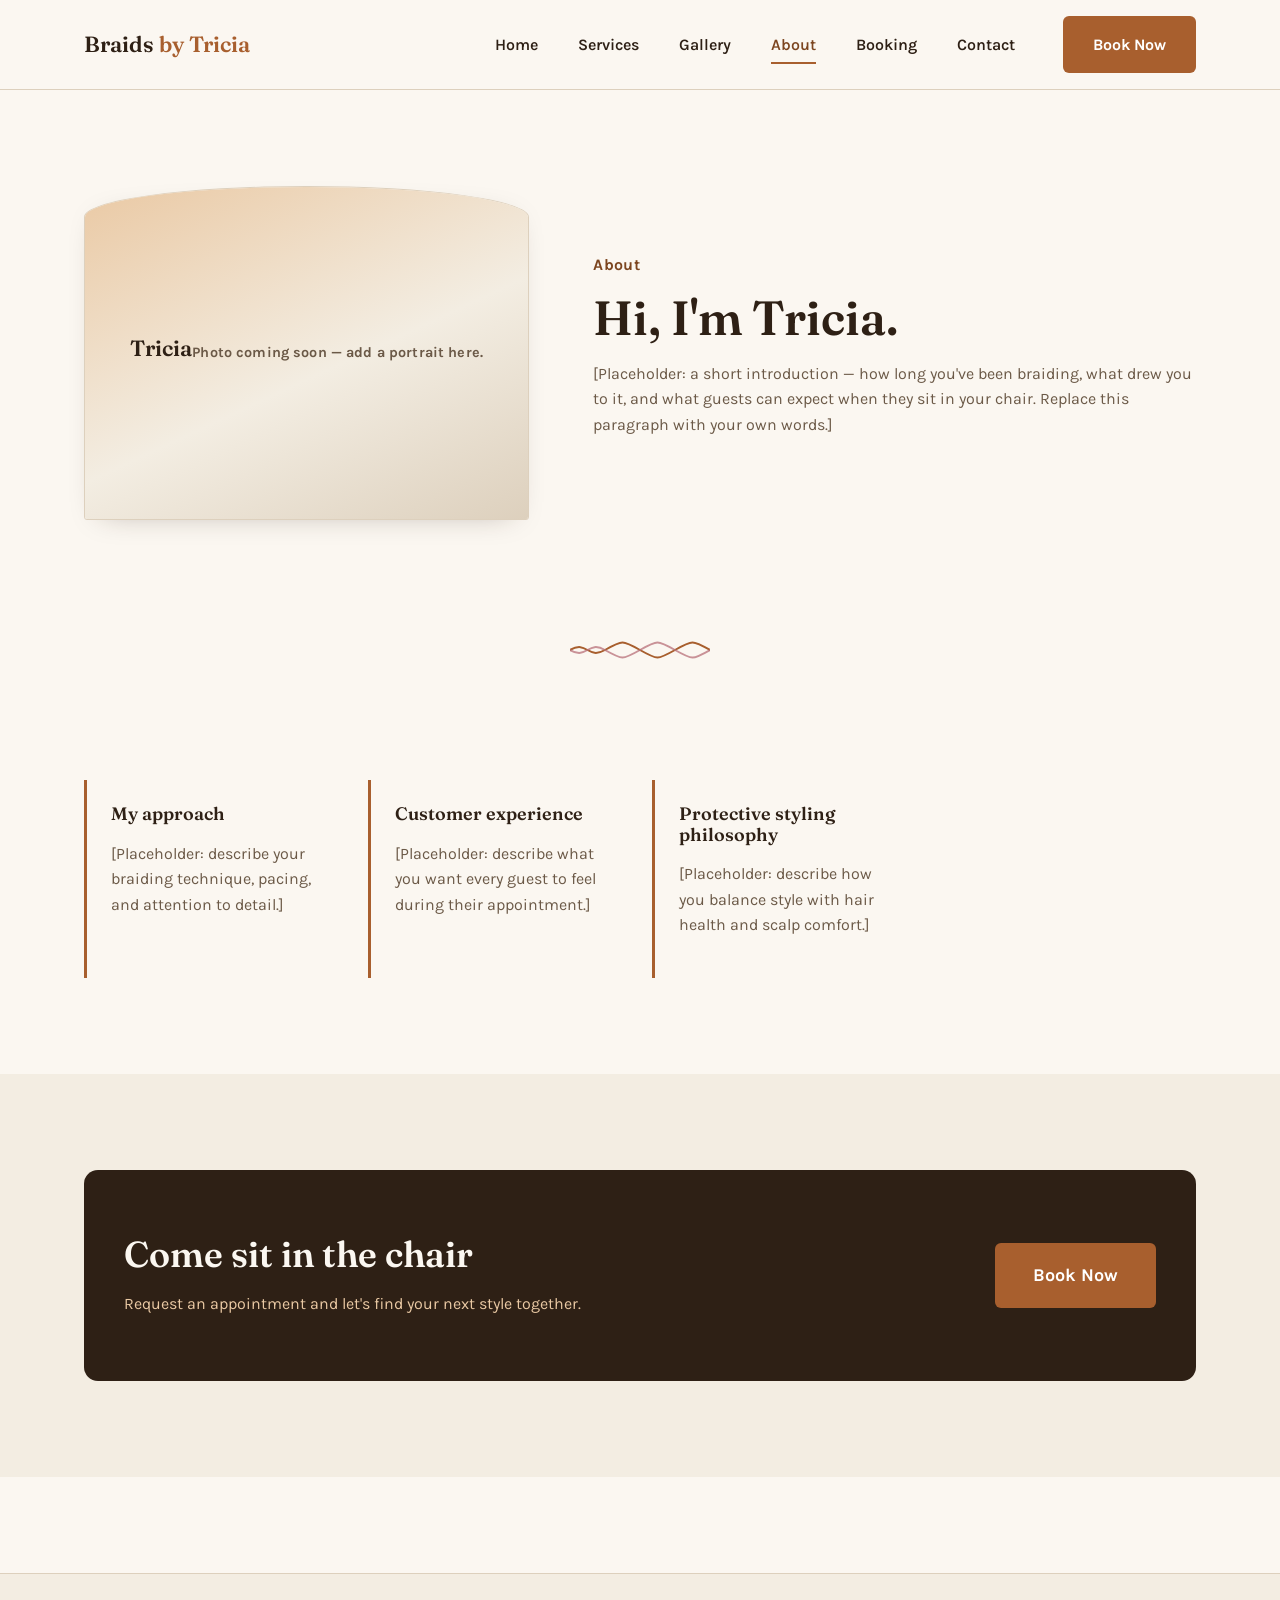
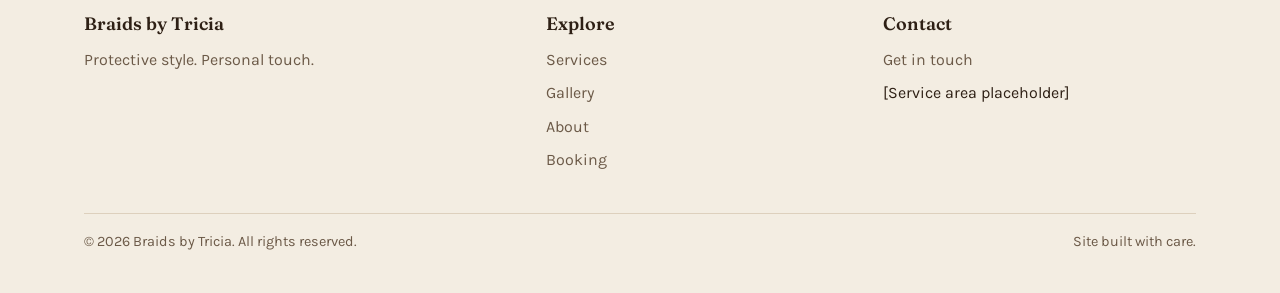
==== about.html @ 5205e0a5 "Add Braids by Tricia website" ====
<!DOCTYPE html>
<html lang="en">
<head>
  <meta charset="UTF-8" />
  <meta name="viewport" content="width=device-width, initial-scale=1.0" />
  <title>About Tricia | Braids by Tricia</title>
  <meta name="description" content="Meet Tricia — her approach to braiding, her focus on protective styling, and what to expect from an appointment." />
  <link rel="canonical" href="https://example.com/about.html" /><!-- REPLACE with real domain -->
  <link rel="preconnect" href="https://fonts.googleapis.com" />
  <link rel="preconnect" href="https://fonts.gstatic.com" crossorigin />
  <link href="https://fonts.googleapis.com/css2?family=Fraunces:opsz,wght@9..144,500;9..144,600;9..144,700&family=Karla:wght@400;500;700&display=swap" rel="stylesheet" />
  <link rel="stylesheet" href="css/style.css" />
</head>
<body>
  <a class="skip-link" href="#main">Skip to content</a>

  <header class="site-header">
    <nav class="nav container" aria-label="Primary">
      <a href="index.html" class="nav__brand">Braids <span>by Tricia</span></a>
      <button class="nav__toggle" aria-expanded="false" aria-controls="primary-menu" aria-label="Open menu">
        <span class="nav__toggle-bar"></span>
        <span class="nav__toggle-bar"></span>
        <span class="nav__toggle-bar"></span>
      </button>
      <ul class="nav__list" id="primary-menu">
        <li><a href="index.html" class="nav__link">Home</a></li>
        <li><a href="services.html" class="nav__link">Services</a></li>
        <li><a href="gallery.html" class="nav__link">Gallery</a></li>
        <li><a href="about.html" class="nav__link" aria-current="page">About</a></li>
        <li><a href="booking.html" class="nav__link">Booking</a></li>
        <li><a href="contact.html" class="nav__link">Contact</a></li>
        <li class="nav__cta"><a href="booking.html" class="btn btn--primary">Book Now</a></li>
      </ul>
    </nav>
  </header>

  <main id="main">
    <section class="section">
      <div class="container split">
        <div class="arch-frame arch-frame--wide">
          <div class="placeholder-photo"><span>Tricia</span>Photo coming soon — add a portrait here.</div>
        </div>
        <div>
          <p class="hero__eyebrow" style="opacity:1;">About</p>
          <h1 style="font-size: var(--step-5);">Hi, I'm Tricia.</h1>
          <p>[Placeholder: a short introduction — how long you've been braiding, what drew you to it, and what guests can expect when they sit in your chair. Replace this paragraph with your own words.]</p>
        </div>
      </div>
    </section>

    <div class="braid-divider" aria-hidden="true">
      <svg viewBox="0 0 140 20" fill="none" xmlns="http://www.w3.org/2000/svg" focusable="false">
        <path d="M0 10 C17.5 0,17.5 20,35 10 S52.5 0,70 10 S87.5 20,105 10 S122.5 0,140 10" stroke="currentColor" stroke-width="2" stroke-linecap="round"/>
        <path d="M0 10 C17.5 20,17.5 0,35 10 S52.5 20,70 10 S87.5 0,105 10 S122.5 20,140 10" stroke="#b9707a" stroke-width="2" stroke-linecap="round" opacity="0.75"/>
      </svg>
    </div>

    <section class="section">
      <div class="container">
        <div class="feature-grid">
          <div class="feature">
            <h3>My approach</h3>
            <p>[Placeholder: describe your braiding technique, pacing, and attention to detail.]</p>
          </div>
          <div class="feature">
            <h3>Customer experience</h3>
            <p>[Placeholder: describe what you want every guest to feel during their appointment.]</p>
          </div>
          <div class="feature">
            <h3>Protective styling philosophy</h3>
            <p>[Placeholder: describe how you balance style with hair health and scalp comfort.]</p>
          </div>
        </div>
      </div>
    </section>

    <section class="section section--alt">
      <div class="container">
        <div class="cta-band">
          <div>
            <h2>Come sit in the chair</h2>
            <p>Request an appointment and let's find your next style together.</p>
          </div>
          <a href="booking.html" class="btn btn--primary btn--large">Book Now</a>
        </div>
      </div>
    </section>
  </main>

  <footer class="site-footer">
    <div class="container">
      <div class="footer-grid">
        <div>
          <h4>Braids by Tricia</h4>
          <p>Protective style. Personal touch.</p>
        </div>
        <div>
          <h4>Explore</h4>
          <ul>
            <li><a href="services.html">Services</a></li>
            <li><a href="gallery.html">Gallery</a></li>
            <li><a href="about.html">About</a></li>
            <li><a href="booking.html">Booking</a></li>
          </ul>
        </div>
        <div>
          <h4>Contact</h4>
          <ul>
            <li><a href="contact.html">Get in touch</a></li>
            <li>[Service area placeholder]</li>
          </ul>
        </div>
      </div>
      <div class="footer-bottom">
        <span>© 2026 Braids by Tricia. All rights reserved.</span>
        <span>Site built with care.</span>
      </div>
    </div>
  </footer>

  <script src="js/script.js"></script>
</body>
</html>
---- css/style.css ----
/* ==========================================================================
   BRAIDS BY TRICIA — STYLESHEET
   Organized in sections:
   1. Design tokens (colors, type, spacing)
   2. Reset & base elements
   3. Layout utilities
   4. Accessibility helpers
   5. Header & navigation
   6. Buttons & links
   7. Hero section
   8. Arch photo frame (recurring motif for photo placeholders)
   9. Braid divider (recurring decorative motif)
   10. Cards (services / gallery / features)
   11. Sections (about, why-us, instagram, CTA)
   12. Forms (booking, contact)
   13. Footer
   14. Page-specific: gallery grid
   15. Page-specific: services detail list
   16. Responsive breakpoints
   ========================================================================== */

/* ----------------------------------------------------------------------
   1. DESIGN TOKENS
   ---------------------------------------------------------------------- */
:root {
  /* Colors */
  --color-bg: #fbf7f1;          /* warm ivory — main background */
  --color-bg-alt: #f3ede2;      /* parchment — alternate section background */
  --color-surface: #fffdfa;     /* card surface, slightly lighter than bg */
  --color-ink: #2e2015;         /* deep espresso brown — primary text */
  --color-ink-soft: #6b5947;    /* muted brown — secondary text */
  --color-accent: #a85f2e;      /* copper — primary accent */
  --color-accent-dark: #7c451f; /* darker copper for hover states */
  --color-accent-soft: #eac9a4; /* light honey — soft backgrounds/badges */
  --color-rose: #b9707a;        /* dusty rose — rare feminine accent */
  --color-line: #ddd0bd;        /* hairline borders/dividers */
  --color-focus: #7c451f;       /* visible focus ring color */

  /* Typography */
  --font-display: "Fraunces", Georgia, "Times New Roman", serif;
  --font-body: "Karla", -apple-system, BlinkMacSystemFont, "Segoe UI", sans-serif;

  --step-0: 1rem;        /* body */
  --step-1: 1.125rem;
  --step-2: 1.375rem;
  --step-3: 1.75rem;
  --step-4: 2.25rem;
  --step-5: 3rem;
  --step-6: 3.75rem;

  /* Spacing scale */
  --space-1: 0.5rem;
  --space-2: 0.75rem;
  --space-3: 1rem;
  --space-4: 1.5rem;
  --space-5: 2.5rem;
  --space-6: 4rem;
  --space-7: 6rem;

  /* Layout */
  --content-width: 1160px;
  --content-narrow: 720px;
  --radius-sm: 6px;
  --radius-md: 14px;

  --shadow-card: 0 10px 30px -18px rgba(46, 32, 21, 0.35);
}

/* ----------------------------------------------------------------------
   2. RESET & BASE ELEMENTS
   ---------------------------------------------------------------------- */
*,
*::before,
*::after {
  box-sizing: border-box;
}

html {
  scroll-behavior: smooth;
}

@media (prefers-reduced-motion: reduce) {
  html {
    scroll-behavior: auto;
  }
  *,
  *::before,
  *::after {
    animation-duration: 0.01ms !important;
    animation-iteration-count: 1 !important;
    transition-duration: 0.01ms !important;
    scroll-behavior: auto !important;
  }
}

body {
  margin: 0;
  font-family: var(--font-body);
  font-size: var(--step-0);
  line-height: 1.6;
  color: var(--color-ink);
  background: var(--color-bg);
  -webkit-font-smoothing: antialiased;
}

img {
  max-width: 100%;
  display: block;
}

h1, h2, h3, h4 {
  font-family: var(--font-display);
  font-weight: 600;
  line-height: 1.15;
  margin: 0 0 var(--space-3);
  color: var(--color-ink);
}

h1 { font-size: var(--step-6); }
h2 { font-size: var(--step-4); }
h3 { font-size: var(--step-2); }
h4 { font-size: var(--step-1); }

p {
  margin: 0 0 var(--space-3);
  max-width: 62ch;
  color: var(--color-ink-soft);
}

a {
  color: var(--color-accent-dark);
}

ul, ol {
  padding-left: 1.25rem;
}

label {
  font-weight: 600;
  display: block;
  margin-bottom: var(--space-1);
}

input, select, textarea, button {
  font-family: inherit;
  font-size: 1rem;
}

/* ----------------------------------------------------------------------
   3. LAYOUT UTILITIES
   ---------------------------------------------------------------------- */
.container {
  width: 100%;
  max-width: var(--content-width);
  margin-inline: auto;
  padding-inline: var(--space-4);
}

.section {
  padding-block: var(--space-7);
}

.section--alt {
  background: var(--color-bg-alt);
}

.section-head {
  max-width: var(--content-narrow);
  margin-bottom: var(--space-5);
}

.section-head p {
  font-size: var(--step-1);
}

.text-center {
  text-align: center;
  margin-inline: auto;
}

/* ----------------------------------------------------------------------
   4. ACCESSIBILITY HELPERS
   ---------------------------------------------------------------------- */
.skip-link {
  position: absolute;
  left: -999px;
  top: 0;
  background: var(--color-ink);
  color: #fff;
  padding: 0.75rem 1.25rem;
  z-index: 1000;
  border-radius: 0 0 var(--radius-sm) 0;
}

.skip-link:focus {
  left: 0;
}

:focus-visible {
  outline: 3px solid var(--color-focus);
  outline-offset: 3px;
}

.visually-hidden {
  position: absolute;
  width: 1px;
  height: 1px;
  overflow: hidden;
  clip: rect(0 0 0 0);
  white-space: nowrap;
}

/* ----------------------------------------------------------------------
   5. HEADER & NAVIGATION
   ---------------------------------------------------------------------- */
.site-header {
  position: sticky;
  top: 0;
  z-index: 100;
  background: rgba(251, 247, 241, 0.92);
  backdrop-filter: saturate(150%) blur(6px);
  border-bottom: 1px solid var(--color-line);
}

.nav {
  display: flex;
  align-items: center;
  justify-content: space-between;
  padding-block: var(--space-3);
}

.nav__brand {
  font-family: var(--font-display);
  font-size: var(--step-2);
  text-decoration: none;
  color: var(--color-ink);
  font-weight: 600;
}

.nav__brand span {
  color: var(--color-accent);
}

.nav__toggle {
  display: none;
  background: none;
  border: none;
  cursor: pointer;
  padding: var(--space-2);
  gap: 5px;
  flex-direction: column;
}

.nav__toggle-bar {
  width: 26px;
  height: 2px;
  background: var(--color-ink);
  transition: transform 0.25s ease, opacity 0.25s ease;
}

.nav__list {
  display: flex;
  align-items: center;
  gap: var(--space-5);
  list-style: none;
  margin: 0;
  padding: 0;
}

.nav__link {
  text-decoration: none;
  color: var(--color-ink);
  font-weight: 600;
  padding: var(--space-1) 0;
  border-bottom: 2px solid transparent;
  transition: border-color 0.2s ease, color 0.2s ease;
}

.nav__link:hover,
.nav__link[aria-current="page"] {
  color: var(--color-accent-dark);
  border-color: var(--color-accent);
}

.nav__cta {
  margin-left: var(--space-1);
}

/* ----------------------------------------------------------------------
   6. BUTTONS & LINKS
   ---------------------------------------------------------------------- */
.btn {
  display: inline-flex;
  align-items: center;
  justify-content: center;
  gap: 0.5rem;
  padding: 0.85rem 1.75rem;
  border-radius: var(--radius-sm);
  font-weight: 700;
  text-decoration: none;
  border: 2px solid transparent;
  cursor: pointer;
  transition: background-color 0.2s ease, color 0.2s ease, border-color 0.2s ease, transform 0.15s ease;
  font-size: var(--step-0);
}

.btn:active {
  transform: translateY(1px);
}

.btn--primary {
  background: var(--color-accent);
  color: #fff;
}

.btn--primary:hover {
  background: var(--color-accent-dark);
  color: #fff;
}

.btn--secondary {
  background: transparent;
  color: var(--color-ink);
  border-color: var(--color-ink);
}

.btn--secondary:hover {
  background: var(--color-ink);
  color: var(--color-bg);
}

.btn--block {
  width: 100%;
}

.btn--large {
  padding: 1rem 2.25rem;
  font-size: var(--step-1);
}

.link-underline {
  color: var(--color-accent-dark);
  text-decoration-color: var(--color-accent-soft);
  text-underline-offset: 4px;
  font-weight: 700;
}

/* ----------------------------------------------------------------------
   7. HERO SECTION
   ---------------------------------------------------------------------- */
.hero {
  padding-block: var(--space-6) var(--space-7);
}

.hero__grid {
  display: grid;
  grid-template-columns: 1.1fr 0.9fr;
  gap: var(--space-6);
  align-items: center;
}

.hero__eyebrow {
  color: var(--color-accent-dark);
  font-weight: 700;
  letter-spacing: 0.02em;
  margin-bottom: var(--space-2);
}

.hero__title {
  opacity: 0;
  transform: translateY(14px);
  animation: hero-rise 0.7s ease forwards;
}

.hero__lede {
  opacity: 0;
  transform: translateY(14px);
  animation: hero-rise 0.7s ease 0.12s forwards;
  font-size: var(--step-1);
  max-width: 46ch;
}

.hero__actions {
  display: flex;
  gap: var(--space-3);
  flex-wrap: wrap;
  opacity: 0;
  transform: translateY(14px);
  animation: hero-rise 0.7s ease 0.22s forwards;
}

.hero__art {
  opacity: 0;
  animation: hero-fade 0.9s ease 0.2s forwards;
}

@keyframes hero-rise {
  to { opacity: 1; transform: translateY(0); }
}

@keyframes hero-fade {
  to { opacity: 1; }
}

@media (prefers-reduced-motion: reduce) {
  .hero__title, .hero__lede, .hero__actions, .hero__art {
    opacity: 1;
    transform: none;
    animation: none;
  }
}

/* ----------------------------------------------------------------------
   8. ARCH PHOTO FRAME
   A recurring motif: photos/placeholders sit in an arch, echoing a
   salon mirror. Replace the placeholder text/gradient with a real
   <img> inside .arch-frame__img when photos are available.
   ---------------------------------------------------------------------- */
.arch-frame {
  position: relative;
  border-radius: 220px 220px 16px 16px;
  overflow: hidden;
  aspect-ratio: 3 / 4;
  border: 1px solid var(--color-line);
  box-shadow: var(--shadow-card);
}

.arch-frame--wide {
  aspect-ratio: 4 / 3;
  border-radius: 999px 999px 16px 16px / 140px 140px 16px 16px;
}

.arch-frame__img {
  width: 100%;
  height: 100%;
  object-fit: cover;
}

.placeholder-photo {
  width: 100%;
  height: 100%;
  display: flex;
  align-items: center;
  justify-content: center;
  text-align: center;
  padding: var(--space-4);
  background: linear-gradient(155deg, var(--color-accent-soft) 0%, var(--color-bg-alt) 55%, var(--color-line) 100%);
  color: var(--color-ink-soft);
  font-size: 0.9rem;
  font-weight: 700;
  letter-spacing: 0.01em;
}

.placeholder-photo span {
  display: block;
  font-family: var(--font-display);
  font-weight: 600;
  font-size: var(--step-2);
  color: var(--color-ink);
  margin-bottom: var(--space-1);
}

/* ----------------------------------------------------------------------
   9. BRAID DIVIDER
   A thin, hand-drawn-feeling three-strand interlace, used sparingly
   between major sections instead of a plain <hr>.
   ---------------------------------------------------------------------- */
.braid-divider {
  display: flex;
  justify-content: center;
  padding-block: var(--space-4);
  color: var(--color-accent);
}

.braid-divider svg {
  width: 140px;
  height: 20px;
}

/* ----------------------------------------------------------------------
   10. CARDS
   ---------------------------------------------------------------------- */
.card-grid {
  display: grid;
  grid-template-columns: repeat(4, 1fr);
  gap: var(--space-4);
}

.service-card {
  background: var(--color-surface);
  border: 1px solid var(--color-line);
  border-radius: var(--radius-md);
  overflow: hidden;
  display: flex;
  flex-direction: column;
  text-decoration: none;
  color: inherit;
  transition: box-shadow 0.2s ease, border-color 0.2s ease;
}

.service-card:hover {
  box-shadow: var(--shadow-card);
  border-color: var(--color-accent-soft);
}

.service-card .placeholder-photo {
  aspect-ratio: 4 / 3;
  border-radius: 0;
}

.service-card__body {
  padding: var(--space-4);
  display: flex;
  flex-direction: column;
  gap: var(--space-1);
  flex: 1;
}

.service-card__name {
  margin: 0;
  font-size: var(--step-2);
}

.service-card__link {
  margin-top: auto;
  font-weight: 700;
  color: var(--color-accent-dark);
}

.feature-grid {
  display: grid;
  grid-template-columns: repeat(4, 1fr);
  gap: var(--space-4);
}

.feature {
  padding: var(--space-4);
  border-left: 3px solid var(--color-accent);
}

.feature h3 {
  font-size: var(--step-1);
}

/* ----------------------------------------------------------------------
   11. SECTIONS: about-preview / why-us / instagram / cta
   ---------------------------------------------------------------------- */
.split {
  display: grid;
  grid-template-columns: 0.85fr 1.15fr;
  gap: var(--space-6);
  align-items: center;
}

.split--reverse {
  grid-template-columns: 1.15fr 0.85fr;
}

.split--reverse .split__art {
  order: 2;
}

.cta-band {
  background: var(--color-ink);
  color: var(--color-bg);
  border-radius: var(--radius-md);
  padding: var(--space-6) var(--space-5);
  text-align: left;
  display: flex;
  align-items: center;
  justify-content: space-between;
  gap: var(--space-4);
  flex-wrap: wrap;
}

.cta-band h2,
.cta-band p {
  color: var(--color-bg);
}

.cta-band p {
  color: var(--color-accent-soft);
  margin-bottom: 0;
}

.instagram-band {
  text-align: center;
}

.instagram-grid {
  display: grid;
  grid-template-columns: repeat(4, 1fr);
  gap: var(--space-2);
  margin-top: var(--space-4);
}

.instagram-grid .placeholder-photo {
  aspect-ratio: 1;
  font-size: 0.75rem;
}

/* ----------------------------------------------------------------------
   12. FORMS
   ---------------------------------------------------------------------- */
.form-card {
  background: var(--color-surface);
  border: 1px solid var(--color-line);
  border-radius: var(--radius-md);
  padding: var(--space-5);
  box-shadow: var(--shadow-card);
}

.form-grid {
  display: grid;
  grid-template-columns: 1fr 1fr;
  gap: var(--space-3) var(--space-4);
}

.form-grid--full {
  grid-column: 1 / -1;
}

.field {
  margin-bottom: var(--space-3);
}

.field--full {
  grid-column: 1 / -1;
}

input[type="text"],
input[type="tel"],
input[type="email"],
input[type="date"],
input[type="time"],
select,
textarea {
  width: 100%;
  padding: 0.75rem 0.9rem;
  border: 1px solid var(--color-line);
  border-radius: var(--radius-sm);
  background: #fff;
  color: var(--color-ink);
}

textarea {
  min-height: 110px;
  resize: vertical;
}

.field-hint {
  font-size: 0.85rem;
  color: var(--color-ink-soft);
  margin-top: 0.25rem;
}

.checkbox-field {
  display: flex;
  align-items: flex-start;
  gap: var(--space-2);
  margin-block: var(--space-4);
}

.checkbox-field input {
  margin-top: 0.3rem;
}

.checkbox-field label {
  font-weight: 400;
  margin-bottom: 0;
}

.form-status {
  margin-top: var(--space-3);
  padding: var(--space-3);
  border-radius: var(--radius-sm);
  display: none;
}

.form-status--visible {
  display: block;
}

.form-status--error {
  background: #fbe4e4;
  color: #8a2c2c;
}

.form-status--success {
  background: #e7f0e2;
  color: #33502b;
}

.contact-list {
  list-style: none;
  padding: 0;
  margin: 0;
  display: grid;
  gap: var(--space-3);
}

.contact-list li {
  display: flex;
  align-items: baseline;
  gap: var(--space-2);
  padding-block: var(--space-2);
  border-bottom: 1px solid var(--color-line);
}

.contact-list dt {
  font-weight: 700;
  min-width: 130px;
}

.contact-list dd {
  margin: 0;
  color: var(--color-ink-soft);
}

/* ----------------------------------------------------------------------
   13. FOOTER
   ---------------------------------------------------------------------- */
.site-footer {
  border-top: 1px solid var(--color-line);
  background: var(--color-bg-alt);
  padding-block: var(--space-5);
  margin-top: var(--space-7);
}

.footer-grid {
  display: grid;
  grid-template-columns: 1.4fr 1fr 1fr;
  gap: var(--space-4);
}

.footer-grid h4 {
  margin-bottom: var(--space-2);
}

.footer-grid ul {
  list-style: none;
  padding: 0;
  margin: 0;
  display: grid;
  gap: 0.5rem;
}

.footer-grid a {
  text-decoration: none;
  color: var(--color-ink-soft);
}

.footer-grid a:hover {
  color: var(--color-accent-dark);
}

.footer-bottom {
  margin-top: var(--space-5);
  padding-top: var(--space-3);
  border-top: 1px solid var(--color-line);
  font-size: 0.9rem;
  color: var(--color-ink-soft);
  display: flex;
  justify-content: space-between;
  flex-wrap: wrap;
  gap: var(--space-2);
}

/* ----------------------------------------------------------------------
   14. GALLERY PAGE
   ---------------------------------------------------------------------- */
.gallery-grid {
  display: grid;
  grid-template-columns: repeat(4, 1fr);
  grid-auto-rows: 220px;
  gap: var(--space-3);
}

.gallery-item {
  position: relative;
  border-radius: var(--radius-md);
  overflow: hidden;
  border: 1px solid var(--color-line);
}

.gallery-item--tall {
  grid-row: span 2;
}

.gallery-item--wide {
  grid-column: span 2;
}

.gallery-item .placeholder-photo {
  border-radius: 0;
  font-size: 0.8rem;
}

.gallery-item figcaption {
  position: absolute;
  inset: auto 0 0 0;
  background: linear-gradient(to top, rgba(46, 32, 21, 0.75), transparent);
  color: #fff;
  padding: var(--space-3) var(--space-2) var(--space-2);
  font-size: 0.85rem;
  font-weight: 700;
  opacity: 0;
  transition: opacity 0.2s ease;
}

.gallery-item:hover figcaption,
.gallery-item:focus-within figcaption {
  opacity: 1;
}

.gallery-item {
  margin: 0;
}

/* ----------------------------------------------------------------------
   15. SERVICES DETAIL LIST
   ---------------------------------------------------------------------- */
.service-detail {
  display: grid;
  grid-template-columns: 0.9fr 1.1fr;
  gap: var(--space-5);
  align-items: start;
  padding-block: var(--space-6);
  border-bottom: 1px solid var(--color-line);
  scroll-margin-top: 100px;
}

.service-detail:last-child {
  border-bottom: none;
}

.service-detail__meta {
  display: flex;
  flex-wrap: wrap;
  gap: var(--space-4);
  margin-block: var(--space-3);
  list-style: none;
  padding: 0;
}

.service-detail__meta li {
  font-size: 0.9rem;
  color: var(--color-ink-soft);
}

.service-detail__meta strong {
  display: block;
  color: var(--color-ink);
  font-family: var(--font-display);
  font-size: var(--step-1);
}

/* ----------------------------------------------------------------------
   16. RESPONSIVE BREAKPOINTS
   ---------------------------------------------------------------------- */
@media (max-width: 1024px) {
  .card-grid,
  .feature-grid {
    grid-template-columns: repeat(2, 1fr);
  }

  .instagram-grid {
    grid-template-columns: repeat(4, 1fr);
  }

  .gallery-grid {
    grid-template-columns: repeat(3, 1fr);
  }

  h1 { font-size: var(--step-5); }
}

@media (max-width: 860px) {
  .nav__toggle {
    display: inline-flex;
  }

  .nav__list {
    position: fixed;
    inset: 64px 0 auto 0;
    flex-direction: column;
    align-items: stretch;
    background: var(--color-bg);
    border-bottom: 1px solid var(--color-line);
    padding: var(--space-4);
    gap: var(--space-2);
    transform: translateY(-12px);
    opacity: 0;
    visibility: hidden;
    transition: transform 0.25s ease, opacity 0.25s ease, visibility 0.25s;
  }

  .nav__list.is-open {
    transform: translateY(0);
    opacity: 1;
    visibility: visible;
  }

  .nav__link {
    padding: var(--space-2) var(--space-1);
    border-bottom: 1px solid var(--color-line);
  }

  .nav__cta {
    margin-left: 0;
    margin-top: var(--space-1);
    text-align: center;
  }

  .nav.is-open .nav__toggle-bar:nth-child(1) {
    transform: translateY(7px) rotate(45deg);
  }
  .nav.is-open .nav__toggle-bar:nth-child(2) {
    opacity: 0;
  }
  .nav.is-open .nav__toggle-bar:nth-child(3) {
    transform: translateY(-7px) rotate(-45deg);
  }

  .hero__grid,
  .split,
  .split--reverse,
  .service-detail {
    grid-template-columns: 1fr;
  }

  .split--reverse .split__art {
    order: 0;
  }

  .hero__art {
    max-width: 380px;
    margin-inline: auto;
  }

  h1 { font-size: var(--step-4); }

  .footer-grid {
    grid-template-columns: 1fr 1fr;
  }
}

@media (max-width: 640px) {
  :root {
    --space-6: 3rem;
    --space-7: 4rem;
  }

  .card-grid,
  .feature-grid,
  .gallery-grid,
  .instagram-grid {
    grid-template-columns: repeat(2, 1fr);
  }

  .gallery-item--wide {
    grid-column: span 2;
  }

  .form-grid {
    grid-template-columns: 1fr;
  }

  .cta-band {
    flex-direction: column;
    text-align: left;
    align-items: flex-start;
  }

  .footer-grid {
    grid-template-columns: 1fr;
  }

  .footer-bottom {
    flex-direction: column;
  }

  h1 { font-size: var(--step-3); }
  h2 { font-size: var(--step-3); }
}
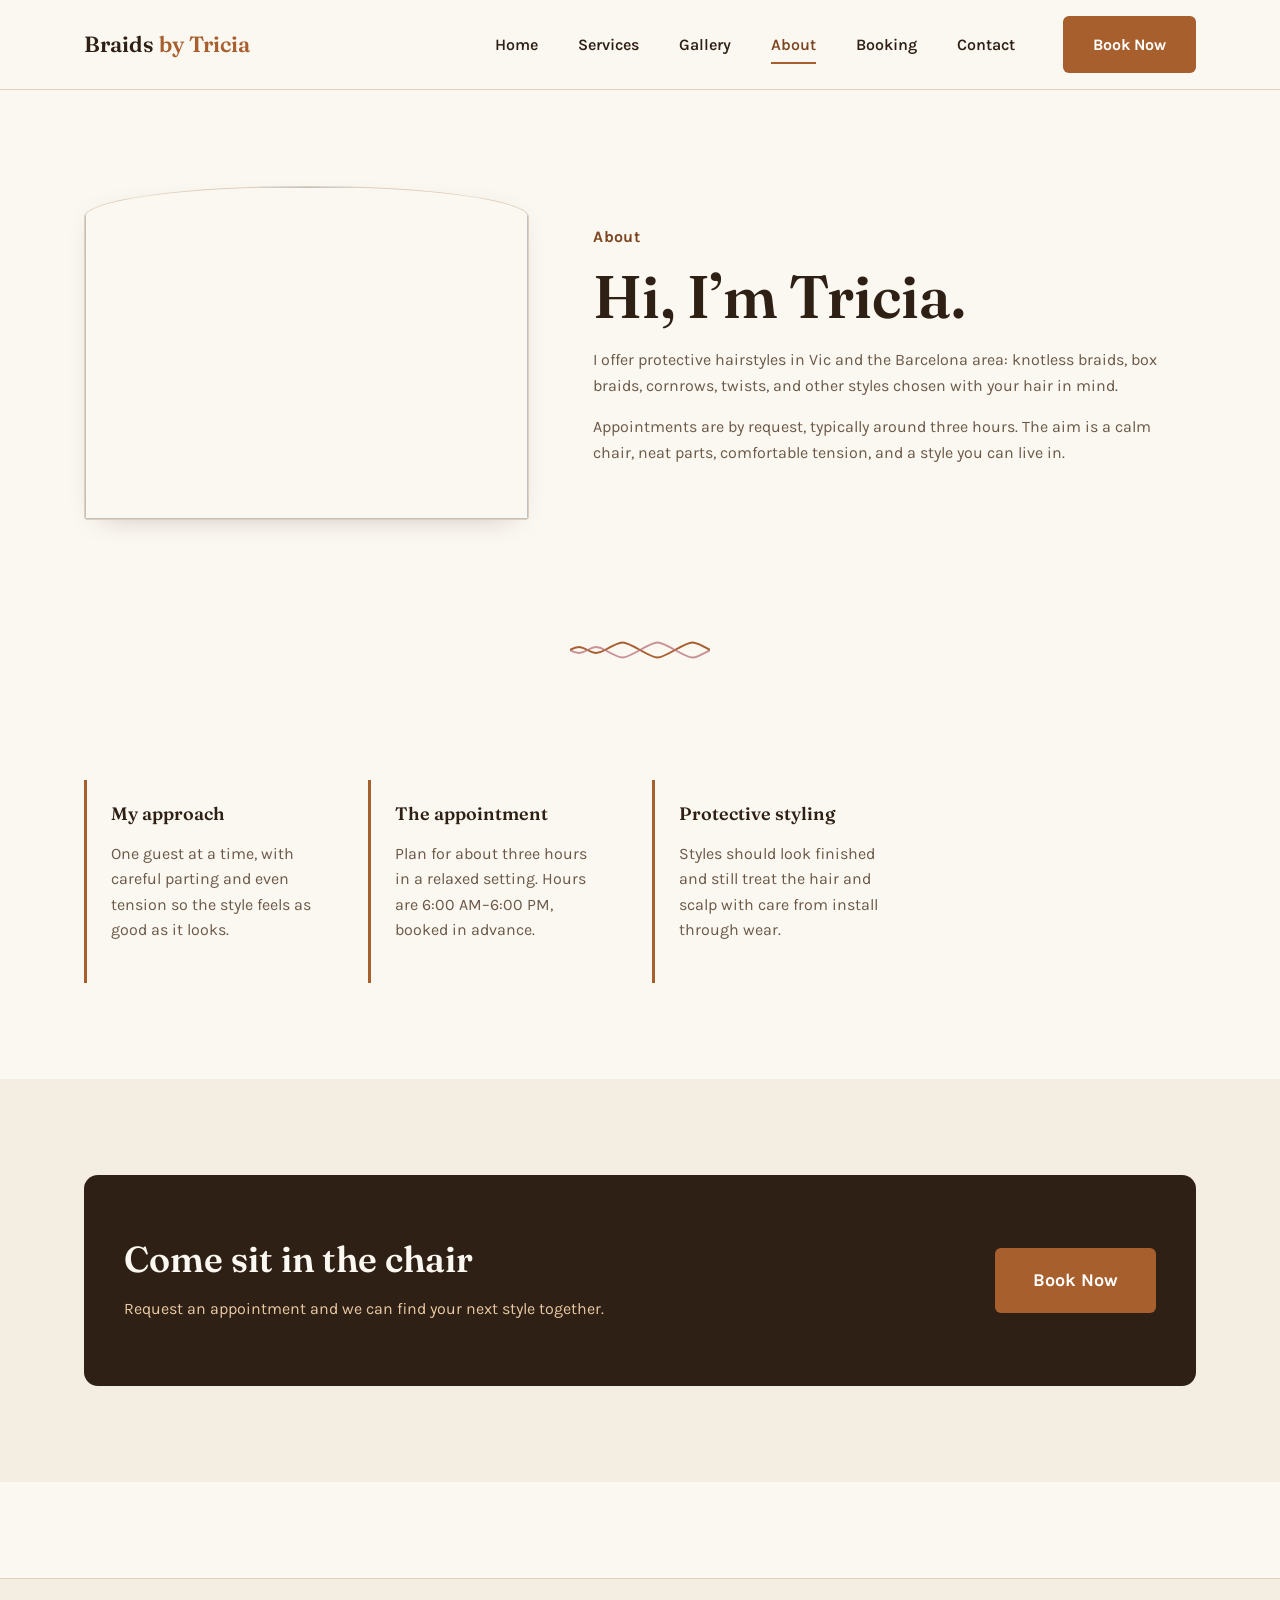
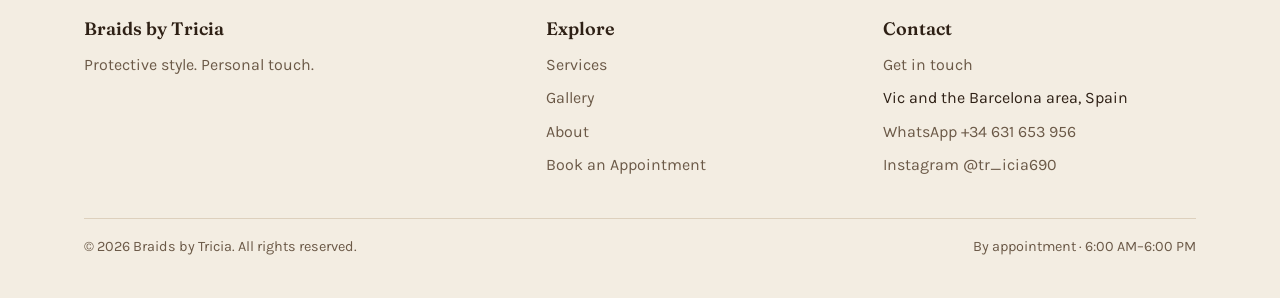
==== commit 51a00ca1: "Add hairstyle photos to homepage" ====
--- a/about.html
+++ b/about.html
@@ -4,8 +4,16 @@
   <meta charset="UTF-8" />
   <meta name="viewport" content="width=device-width, initial-scale=1.0" />
   <title>About Tricia | Braids by Tricia</title>
-  <meta name="description" content="Meet Tricia — her approach to braiding, her focus on protective styling, and what to expect from an appointment." />
-  <link rel="canonical" href="https://example.com/about.html" /><!-- REPLACE with real domain -->
+  <meta name="description" content="Meet Tricia of Braids by Tricia. Protective styling in Vic and the Barcelona area, with unhurried appointments and a personal approach." />
+  <link rel="canonical" href="https://triciasbeautycorner.com/about.html" />
+  <link rel="icon" href="favicon.svg" type="image/svg+xml" />
+  <meta name="theme-color" content="#fbf7f1" />
+  <meta property="og:title" content="About Tricia | Braids by Tricia" />
+  <meta property="og:description" content="Protective styling in Vic and the Barcelona area, with unhurried appointments and a personal approach." />
+  <meta property="og:type" content="website" />
+  <meta property="og:url" content="https://triciasbeautycorner.com/about.html" />
+  <meta property="og:site_name" content="Braids by Tricia" />
+  <meta name="twitter:card" content="summary" />
   <link rel="preconnect" href="https://fonts.googleapis.com" />
   <link rel="preconnect" href="https://fonts.gstatic.com" crossorigin />
   <link href="https://fonts.googleapis.com/css2?family=Fraunces:opsz,wght@9..144,500;9..144,600;9..144,700&family=Karla:wght@400;500;700&display=swap" rel="stylesheet" />
@@ -38,12 +46,17 @@
     <section class="section">
       <div class="container split">
         <div class="arch-frame arch-frame--wide">
-          <div class="placeholder-photo"><span>Tricia</span>Photo coming soon — add a portrait here.</div>
+          <img class="arch-frame__img" src="images/portrait.svg" width="800" height="600" alt="" />
         </div>
         <div>
-          <p class="hero__eyebrow" style="opacity:1;">About</p>
-          <h1 style="font-size: var(--step-5);">Hi, I'm Tricia.</h1>
-          <p>[Placeholder: a short introduction — how long you've been braiding, what drew you to it, and what guests can expect when they sit in your chair. Replace this paragraph with your own words.]</p>
+          <p class="hero__eyebrow">About</p>
+          <h1>Hi, I’m Tricia.</h1>
+          <p>
+            I offer protective hairstyles in Vic and the Barcelona area: knotless braids, box braids, cornrows, twists, and other styles chosen with your hair in mind.
+          </p>
+          <p>
+            Appointments are by request, typically around three hours. The aim is a calm chair, neat parts, comfortable tension, and a style you can live in.
+          </p>
         </div>
       </div>
     </section>
@@ -60,15 +73,15 @@
         <div class="feature-grid">
           <div class="feature">
             <h3>My approach</h3>
-            <p>[Placeholder: describe your braiding technique, pacing, and attention to detail.]</p>
+            <p>One guest at a time, with careful parting and even tension so the style feels as good as it looks.</p>
           </div>
           <div class="feature">
-            <h3>Customer experience</h3>
-            <p>[Placeholder: describe what you want every guest to feel during their appointment.]</p>
+            <h3>The appointment</h3>
+            <p>Plan for about three hours in a relaxed setting. Hours are 6:00 AM–6:00 PM, booked in advance.</p>
           </div>
           <div class="feature">
-            <h3>Protective styling philosophy</h3>
-            <p>[Placeholder: describe how you balance style with hair health and scalp comfort.]</p>
+            <h3>Protective styling</h3>
+            <p>Styles should look finished and still treat the hair and scalp with care from install through wear.</p>
           </div>
         </div>
       </div>
@@ -79,7 +92,7 @@
         <div class="cta-band">
           <div>
             <h2>Come sit in the chair</h2>
-            <p>Request an appointment and let's find your next style together.</p>
+            <p>Request an appointment and we can find your next style together.</p>
           </div>
           <a href="booking.html" class="btn btn--primary btn--large">Book Now</a>
         </div>
@@ -100,20 +113,22 @@
             <li><a href="services.html">Services</a></li>
             <li><a href="gallery.html">Gallery</a></li>
             <li><a href="about.html">About</a></li>
-            <li><a href="booking.html">Booking</a></li>
+            <li><a href="booking.html">Book an Appointment</a></li>
           </ul>
         </div>
         <div>
           <h4>Contact</h4>
           <ul>
             <li><a href="contact.html">Get in touch</a></li>
-            <li>[Service area placeholder]</li>
+            <li>Vic and the Barcelona area, Spain</li>
+            <li><a href="https://wa.me/34631653956">WhatsApp +34 631 653 956</a></li>
+            <li><a href="https://www.instagram.com/tr_icia690/" target="_blank" rel="noopener noreferrer">Instagram @tr_icia690</a></li>
           </ul>
         </div>
       </div>
       <div class="footer-bottom">
         <span>© 2026 Braids by Tricia. All rights reserved.</span>
-        <span>Site built with care.</span>
+        <span>By appointment · 6:00 AM–6:00 PM</span>
       </div>
     </div>
   </footer>
--- a/css/style.css
+++ b/css/style.css
@@ -105,6 +105,7 @@
 
 img {
   max-width: 100%;
+  height: auto;
   display: block;
 }
 
@@ -188,7 +189,7 @@
   background: var(--color-ink);
   color: #fff;
   padding: 0.75rem 1.25rem;
-  z-index: 1000;
+  z-index: 1100;
   border-radius: 0 0 var(--radius-sm) 0;
 }
 
@@ -239,6 +240,10 @@
 
 .nav__brand span {
   color: var(--color-accent);
+}
+
+body.nav-locked {
+  overflow: hidden;
 }
 
 .nav__toggle {
@@ -249,6 +254,11 @@
   padding: var(--space-2);
   gap: 5px;
   flex-direction: column;
+  min-width: 44px;
+  min-height: 44px;
+  align-items: center;
+  justify-content: center;
+  z-index: 102;
 }
 
 .nav__toggle-bar {
@@ -366,6 +376,14 @@
   margin-bottom: var(--space-2);
 }
 
+.page-hero {
+  padding-block: var(--space-6) var(--space-5);
+}
+
+.page-hero h1 {
+  font-size: var(--step-5);
+}
+
 .hero__title {
   opacity: 0;
   transform: translateY(14px);
@@ -384,9 +402,7 @@
   display: flex;
   gap: var(--space-3);
   flex-wrap: wrap;
-  opacity: 0;
-  transform: translateY(14px);
-  animation: hero-rise 0.7s ease 0.22s forwards;
+  opacity: 1;
 }
 
 .hero__art {
@@ -503,9 +519,12 @@
   border-color: var(--color-accent-soft);
 }
 
-.service-card .placeholder-photo {
+.service-card .placeholder-photo,
+.service-card .service-card__media {
   aspect-ratio: 4 / 3;
   border-radius: 0;
+  width: 100%;
+  object-fit: cover;
 }
 
 .service-card__body {
@@ -583,6 +602,16 @@
   margin-bottom: 0;
 }
 
+.cta-band .btn--secondary {
+  color: var(--color-bg);
+  border-color: var(--color-bg);
+}
+
+.cta-band .btn--secondary:hover {
+  background: var(--color-bg);
+  color: var(--color-ink);
+}
+
 .instagram-band {
   text-align: center;
 }
@@ -594,9 +623,23 @@
   margin-top: var(--space-4);
 }
 
-.instagram-grid .placeholder-photo {
+.instagram-grid .placeholder-photo,
+.instagram-grid a {
   aspect-ratio: 1;
   font-size: 0.75rem;
+}
+
+.instagram-grid a {
+  display: block;
+  overflow: hidden;
+  border-radius: var(--radius-sm);
+  border: 1px solid var(--color-line);
+}
+
+.instagram-grid img {
+  width: 100%;
+  height: 100%;
+  object-fit: cover;
 }
 
 /* ----------------------------------------------------------------------
@@ -692,19 +735,19 @@
 }
 
 .contact-list {
-  list-style: none;
   padding: 0;
   margin: 0;
   display: grid;
   gap: var(--space-3);
 }
 
-.contact-list li {
+.contact-list div {
   display: flex;
   align-items: baseline;
   gap: var(--space-2);
   padding-block: var(--space-2);
   border-bottom: 1px solid var(--color-line);
+  flex-wrap: wrap;
 }
 
 .contact-list dt {
@@ -791,9 +834,12 @@
   grid-column: span 2;
 }
 
-.gallery-item .placeholder-photo {
+.gallery-item .placeholder-photo,
+.gallery-item img {
   border-radius: 0;
-  font-size: 0.8rem;
+  width: 100%;
+  height: 100%;
+  object-fit: cover;
 }
 
 .gallery-item figcaption {
@@ -804,12 +850,6 @@
   padding: var(--space-3) var(--space-2) var(--space-2);
   font-size: 0.85rem;
   font-weight: 700;
-  opacity: 0;
-  transition: opacity 0.2s ease;
-}
-
-.gallery-item:hover figcaption,
-.gallery-item:focus-within figcaption {
   opacity: 1;
 }
 
@@ -883,6 +923,7 @@
   .nav__list {
     position: fixed;
     inset: 64px 0 auto 0;
+    z-index: 101;
     flex-direction: column;
     align-items: stretch;
     background: var(--color-bg);
@@ -983,3 +1024,83 @@
   h1 { font-size: var(--step-3); }
   h2 { font-size: var(--step-3); }
 }
+
+/* ----------------------------------------------------------------------
+   17. BOOKING PAGE
+   ---------------------------------------------------------------------- */
+.booking-layout {
+  display: grid;
+  grid-template-columns: 1.05fr 0.95fr;
+  gap: var(--space-6);
+  align-items: start;
+}
+
+.booking-panel {
+  background: var(--color-surface);
+  border: 1px solid var(--color-line);
+  border-radius: var(--radius-md);
+  padding: var(--space-5);
+  box-shadow: var(--shadow-card);
+}
+
+.booking-panel h2 {
+  font-size: var(--step-3);
+}
+
+.booking-meta {
+  display: grid;
+  gap: var(--space-2);
+  margin: 0 0 var(--space-4);
+  padding: 0;
+  list-style: none;
+  color: var(--color-ink-soft);
+}
+
+.booking-meta strong {
+  color: var(--color-ink);
+}
+
+.preview-grid {
+  display: grid;
+  grid-template-columns: repeat(4, 1fr);
+  gap: var(--space-3);
+}
+
+.preview-grid a,
+.preview-grid figure {
+  margin: 0;
+  border-radius: var(--radius-md);
+  overflow: hidden;
+  border: 1px solid var(--color-line);
+  aspect-ratio: 1;
+}
+
+.preview-grid img {
+  width: 100%;
+  height: 100%;
+  object-fit: cover;
+}
+
+@media (max-width: 1024px) {
+  .booking-layout,
+  .preview-grid {
+    grid-template-columns: 1fr 1fr;
+  }
+}
+
+@media (max-width: 860px) {
+  .page-hero h1 {
+    font-size: var(--step-4);
+  }
+
+  .booking-layout {
+    grid-template-columns: 1fr;
+  }
+}
+
+@media (max-width: 640px) {
+  .booking-layout,
+  .preview-grid {
+    grid-template-columns: 1fr;
+  }
+}
